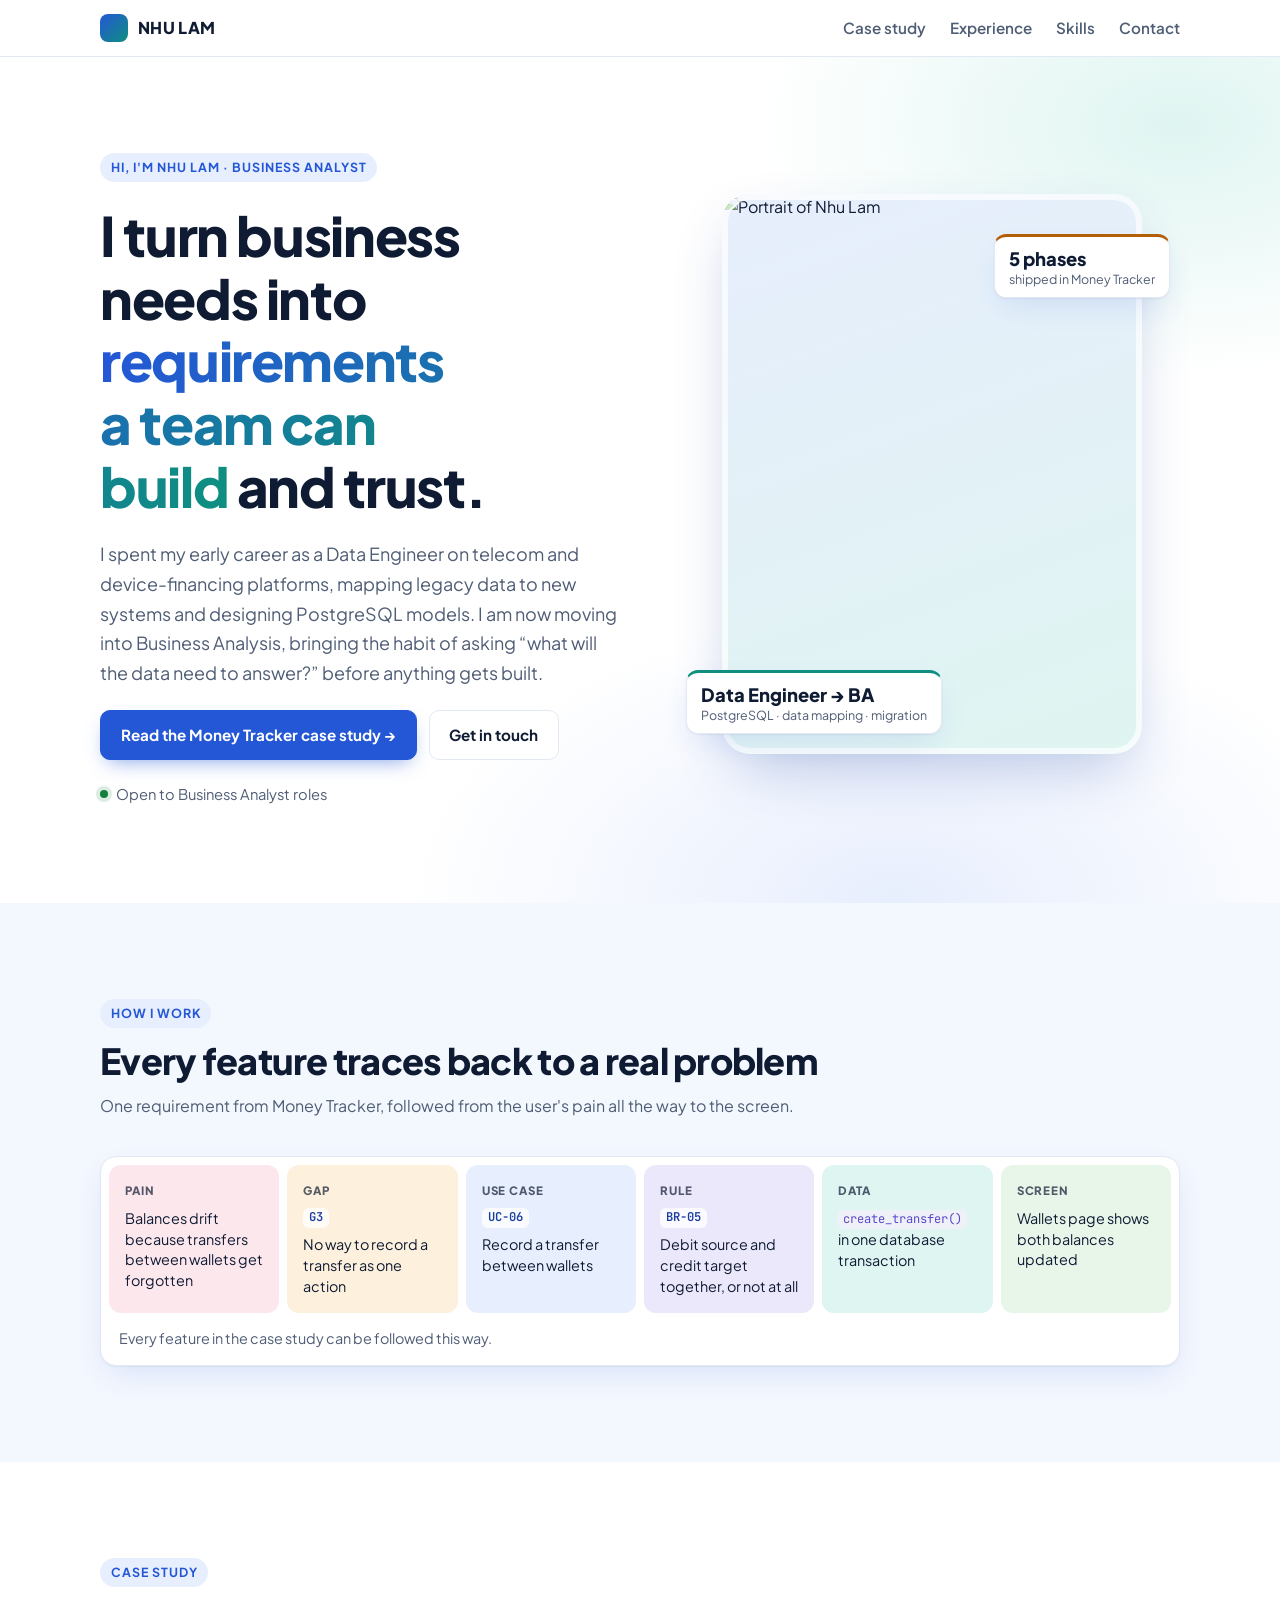
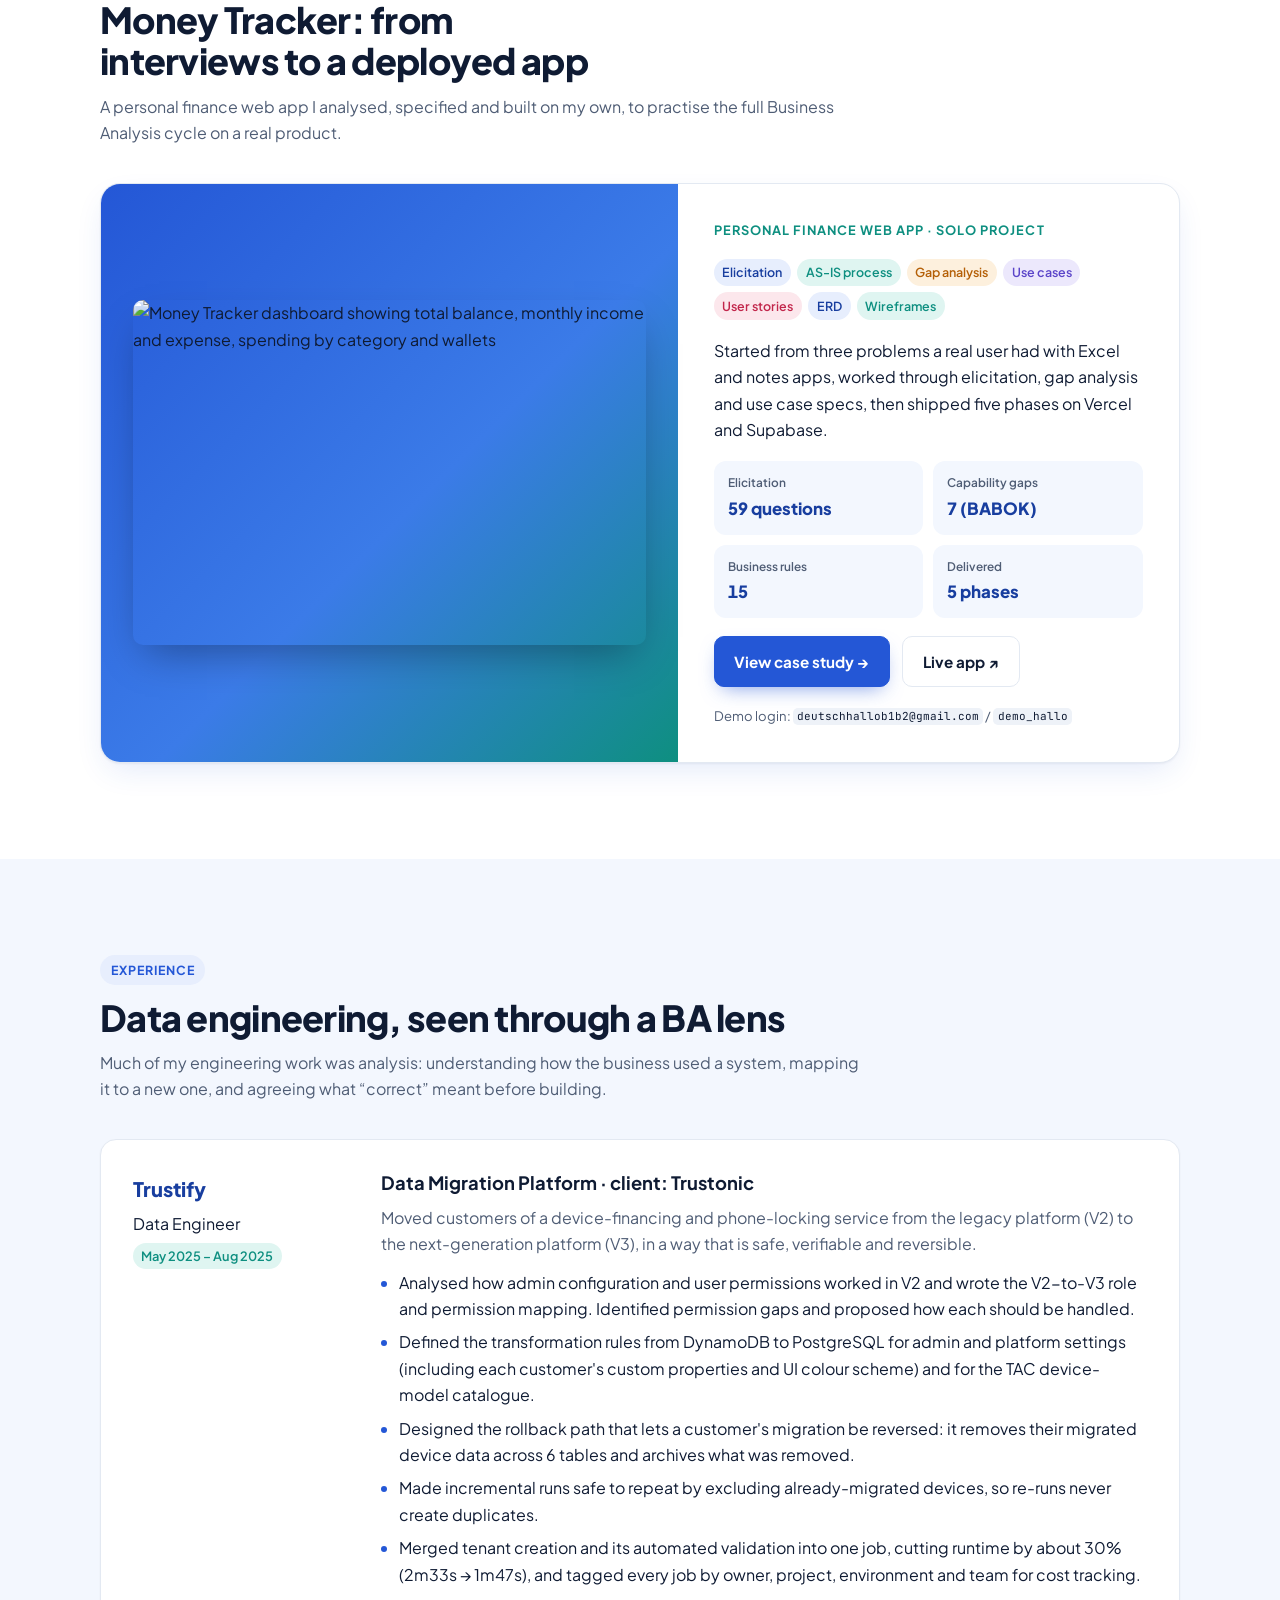
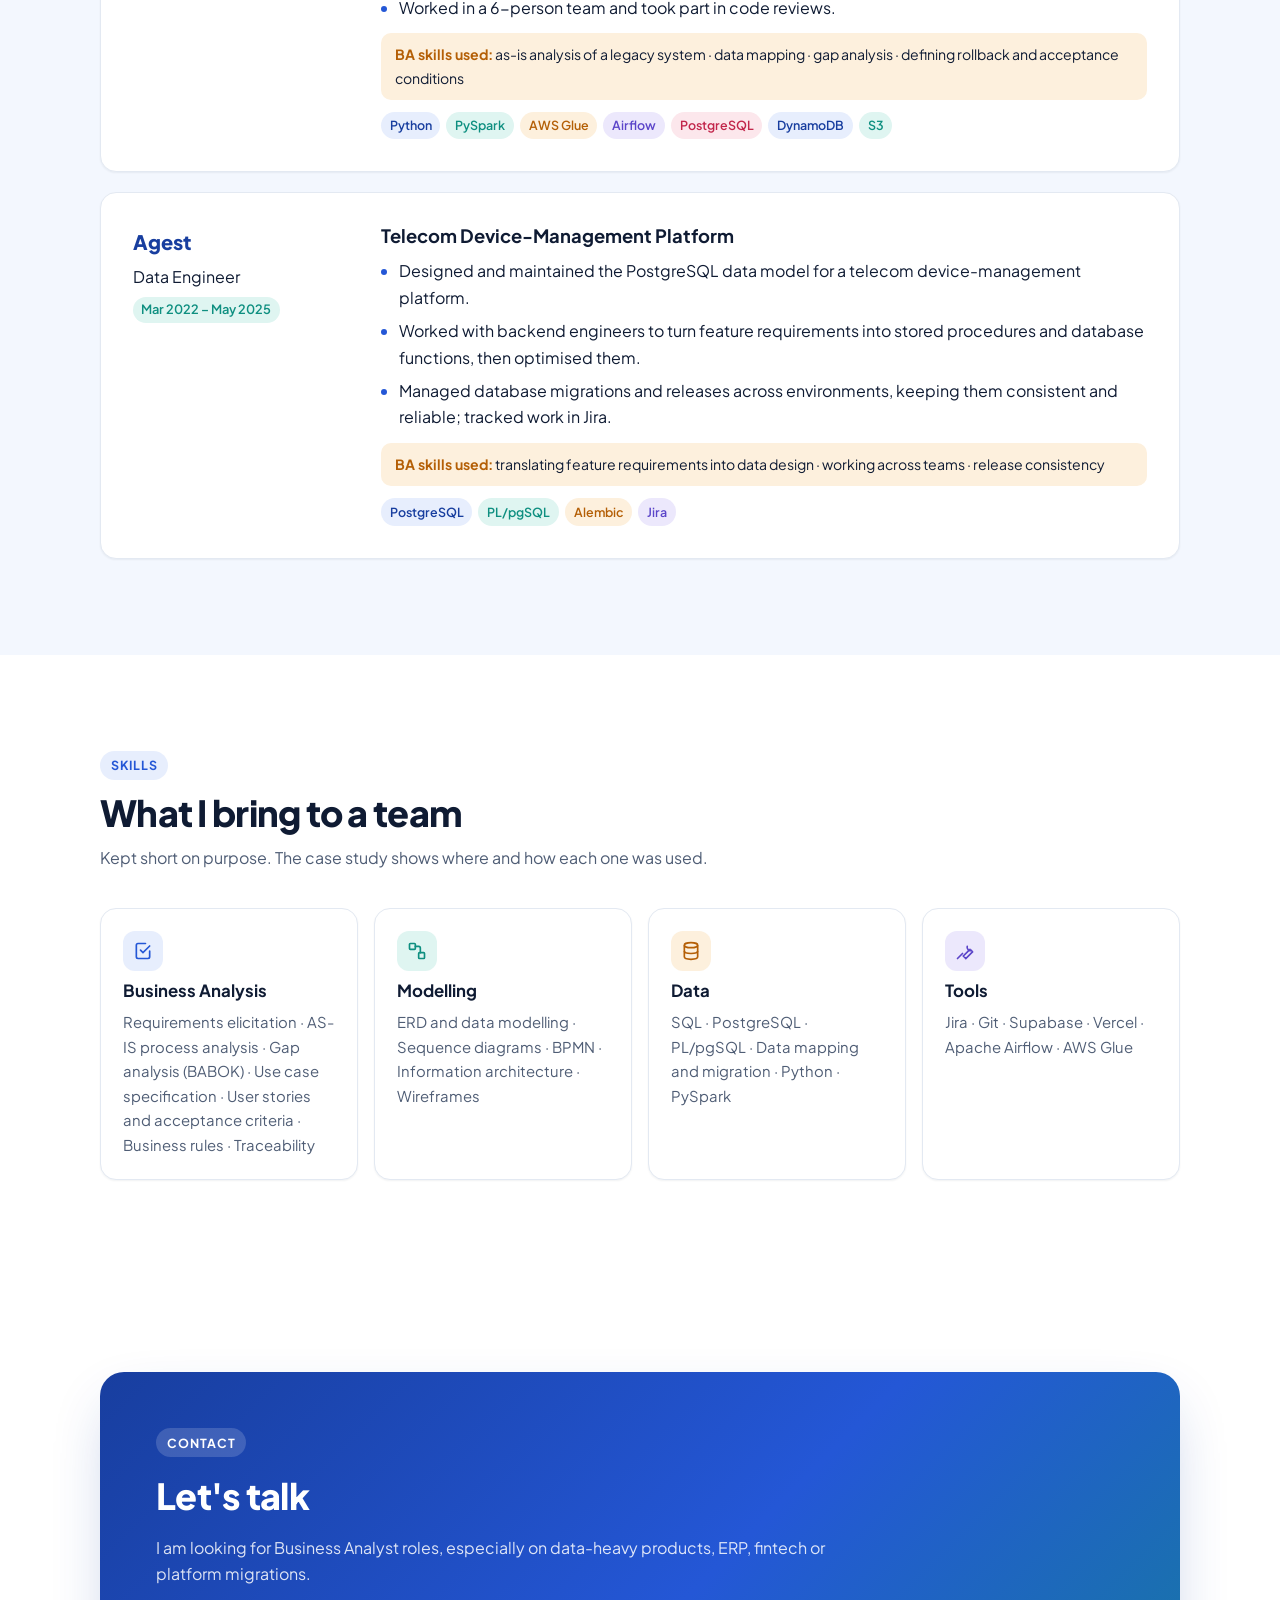
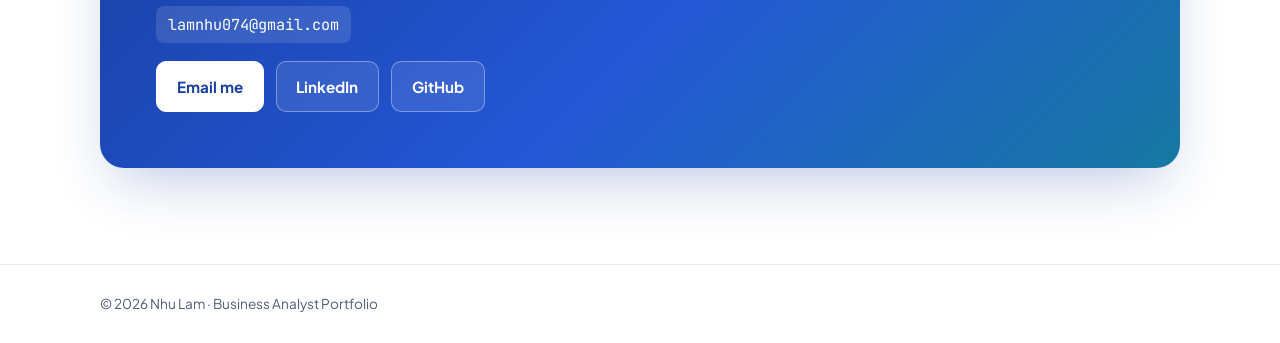
==== index.html @ ed084302 "Add files via upload" ====
<!DOCTYPE html>
<html lang="en">
<head>
<meta charset="UTF-8">
<meta name="viewport" content="width=device-width, initial-scale=1, viewport-fit=cover">
<title>Nhu Lam · Business Analyst Portfolio</title>
<meta name="claude:viewport-fit-sides" content="cover">
<meta name="description" content="Data Engineer moving into Business Analysis. Case study: Money Tracker, from elicitation to a deployed product.">
<link rel="preconnect" href="https://fonts.googleapis.com">
<link rel="preconnect" href="https://fonts.gstatic.com" crossorigin>
<link rel="stylesheet" href="https://fonts.googleapis.com/css2?family=JetBrains+Mono:wght@500;600;700&family=Plus+Jakarta+Sans:wght@400;500;600;700;800&display=swap">
<link rel="stylesheet" href="style.css">
</head>
<body>

<header class="site-header">
  <div class="wrap">
    <a class="brand" href="#top">NHU LAM</a>
    <nav class="nav" aria-label="Main">
      <a href="#work">Case study</a>
      <a href="#experience">Experience</a>
      <a href="#skills">Skills</a>
      <a href="#contact">Contact</a>
    </nav>
  </div>
</header>

<main id="top">

  <section class="hero">
    <div class="wrap">
      <div class="hero-copy">
        <p class="eyebrow">Hi, I'm Nhu Lam · Business Analyst</p>
        <h1>I turn business needs into <span class="hl">requirements a team can build</span> and trust.</h1>
        <p class="lede">I spent my early career as a Data Engineer on telecom and device-financing platforms, mapping legacy data to new systems and designing PostgreSQL models. I am now moving into Business Analysis, bringing the habit of asking “what will the data need to answer?” before anything gets built.</p>
        <div class="actions">
          <a class="btn primary" href="money-tracker.html">Read the Money Tracker case study →</a>
          <a class="btn" href="#contact">Get in touch</a>
        </div>
        <div class="hero-meta">
          <span>Open to Business Analyst roles</span>
        </div>
      </div>

      <div class="mock portrait">
        <div class="portrait-frame">
          <img src="assets/portrait.jpg" alt="Portrait of Nhu Lam" width="720" height="960">
        </div>
        <div class="float f1"><b>Data Engineer → BA</b>PostgreSQL · data mapping · migration</div>
        <div class="float f2"><b>5 phases</b>shipped in Money Tracker</div>
      </div>
    </div>
  </section>

  <section id="how">
    <div class="wrap">
      <div class="section-head">
        <p class="eyebrow">How I work</p>
        <h2>Every feature traces back to a real problem</h2>
        <p class="muted">One requirement from Money Tracker, followed from the user's pain all the way to the screen.</p>
      </div>
      <aside class="trace" aria-label="Example of requirement traceability">
                <ol>
          <li><span class="k">Pain</span><span class="v">Balances drift because transfers between wallets get forgotten</span></li>
          <li><span class="k">Gap</span><span class="v"><span class="id">G3</span>No way to record a transfer as one action</span></li>
          <li><span class="k">Use case</span><span class="v"><span class="id">UC-06</span>Record a transfer between wallets</span></li>
          <li><span class="k">Rule</span><span class="v"><span class="id">BR-05</span>Debit source and credit target together, or not at all</span></li>
          <li><span class="k">Data</span><span class="v"><code>create_transfer()</code> in one database transaction</span></li>
          <li><span class="k">Screen</span><span class="v">Wallets page shows both balances updated</span></li>
        </ol>
        <p class="trace-foot">Every feature in the case study can be followed this way.</p>
      </aside>
    </div>
  </section>

  <section id="work">
    <div class="wrap">
      <div class="section-head">
        <p class="eyebrow">Case study</p>
        <h2>Money Tracker: from interviews to a deployed app</h2>
        <p class="muted">A personal finance web app I analysed, specified and built on my own, to practise the full Business Analysis cycle on a real product.</p>
      </div>

      <article class="feature">
        <div class="feature-shot">
          <img src="assets/money-tracker/dashboard-crop.png" alt="Money Tracker dashboard showing total balance, monthly income and expense, spending by category and wallets" width="1070" height="720" loading="lazy">
        </div>
        <div class="feature-body">
          <p class="kicker">Personal finance web app · Solo project</p>
          <div class="tags">
            <span class="tag">Elicitation</span>
            <span class="tag">AS-IS process</span>
            <span class="tag">Gap analysis</span>
            <span class="tag">Use cases</span>
            <span class="tag">User stories</span>
            <span class="tag">ERD</span>
            <span class="tag">Wireframes</span>
          </div>
          <p>Started from three problems a real user had with Excel and notes apps, worked through elicitation, gap analysis and use case specs, then shipped five phases on Vercel and Supabase.</p>
          <dl class="facts">
            <div><dt>Elicitation</dt><dd>59 questions</dd></div>
            <div><dt>Capability gaps</dt><dd>7 (BABOK)</dd></div>
            <div><dt>Business rules</dt><dd>15</dd></div>
            <div><dt>Delivered</dt><dd>5 phases</dd></div>
          </dl>
          <div class="actions">
            <a class="btn primary" href="money-tracker.html">View case study →</a>
            <a class="btn" href="https://money-tracker-bice-nu.vercel.app/login" target="_blank" rel="noopener">Live app ↗</a>
          </div>
          <p class="demo-note">Demo login: <code>deutschhallob1b2@gmail.com</code> / <code>demo_hallo</code></p>
        </div>
      </article>
    </div>
  </section>

  <section id="experience">
    <div class="wrap">
      <div class="section-head">
        <p class="eyebrow">Experience</p>
        <h2>Data engineering, seen through a BA lens</h2>
        <p class="muted">Much of my engineering work was analysis: understanding how the business used a system, mapping it to a new one, and agreeing what “correct” meant before building.</p>
      </div>

      <div class="jobs">
        <article class="job">
          <div class="job-side">
            <span class="co">Trustify</span>
            <span>Data Engineer</span>
            <span class="when">May 2025 – Aug 2025</span>
          </div>
          <div class="job-main">
            <h3>Data Migration Platform · client: Trustonic</h3>
            <p class="muted">Moved customers of a device-financing and phone-locking service from the legacy platform (V2) to the next-generation platform (V3), in a way that is safe, verifiable and reversible.</p>
            <ul>
              <li>Analysed how admin configuration and user permissions worked in V2 and wrote the V2-to-V3 role and permission mapping. Identified permission gaps and proposed how each should be handled.</li>
              <li>Defined the transformation rules from DynamoDB to PostgreSQL for admin and platform settings (including each customer's custom properties and UI colour scheme) and for the TAC device-model catalogue.</li>
              <li>Designed the rollback path that lets a customer's migration be reversed: it removes their migrated device data across 6 tables and archives what was removed.</li>
              <li>Made incremental runs safe to repeat by excluding already-migrated devices, so re-runs never create duplicates.</li>
              <li>Merged tenant creation and its automated validation into one job, cutting runtime by about 30% (2m33s → 1m47s), and tagged every job by owner, project, environment and team for cost tracking.</li>
              <li>Worked in a 6-person team and took part in code reviews.</li>
            </ul>
            <p class="ba-lens"><b>BA skills used:</b> as-is analysis of a legacy system · data mapping · gap analysis · defining rollback and acceptance conditions</p>
            <div class="tags">
              <span class="tag">Python</span><span class="tag">PySpark</span><span class="tag">AWS Glue</span><span class="tag">Airflow</span><span class="tag">PostgreSQL</span><span class="tag">DynamoDB</span><span class="tag">S3</span>
            </div>
          </div>
        </article>

        <article class="job">
          <div class="job-side">
            <span class="co">Agest</span>
            <span>Data Engineer</span>
            <span class="when">Mar 2022 – May 2025</span>
          </div>
          <div class="job-main">
            <h3>Telecom Device-Management Platform</h3>
            <ul>
              <li>Designed and maintained the PostgreSQL data model for a telecom device-management platform.</li>
              <li>Worked with backend engineers to turn feature requirements into stored procedures and database functions, then optimised them.</li>
              <li>Managed database migrations and releases across environments, keeping them consistent and reliable; tracked work in Jira.</li>
            </ul>
            <p class="ba-lens"><b>BA skills used:</b> translating feature requirements into data design · working across teams · release consistency</p>
            <div class="tags">
              <span class="tag">PostgreSQL</span><span class="tag">PL/pgSQL</span><span class="tag">Alembic</span><span class="tag">Jira</span>
            </div>
          </div>
        </article>
      </div>
    </div>
  </section>

  <section id="skills">
    <div class="wrap">
      <div class="section-head">
        <p class="eyebrow">Skills</p>
        <h2>What I bring to a team</h2>
        <p class="muted">Kept short on purpose. The case study shows where and how each one was used.</p>
      </div>
      <div class="skills">
        <div class="skill">
          <h3>Business Analysis</h3>
          <p>Requirements elicitation · AS-IS process analysis · Gap analysis (BABOK) · Use case specification · User stories and acceptance criteria · Business rules · Traceability</p>
        </div>
        <div class="skill">
          <h3>Modelling</h3>
          <p>ERD and data modelling · Sequence diagrams · BPMN · Information architecture · Wireframes</p>
        </div>
        <div class="skill">
          <h3>Data</h3>
          <p>SQL · PostgreSQL · PL/pgSQL · Data mapping and migration · Python · PySpark</p>
        </div>
        <div class="skill">
          <h3>Tools</h3>
          <p>Jira · Git · Supabase · Vercel · Apache Airflow · AWS Glue</p>
        </div>
      </div>
    </div>
  </section>

  <section id="contact">
    <div class="wrap"><div class="contact">
      <p class="eyebrow">Contact</p>
      <h2>Let's talk</h2>
      <p class="muted">I am looking for Business Analyst roles, especially on data-heavy products, ERP, fintech or platform migrations.</p>
      <div class="contact-list">
        <span>lamnhu074@gmail.com</span>
      </div>
      <div class="actions">
        <a class="btn primary" href="mailto:lamnhu074@gmail.com">Email me</a>
        <a class="btn" href="https://www.linkedin.com/in/nhu-lam-nguyen-huynh/" target="_blank" rel="noopener">LinkedIn</a>
        <a class="btn" href="https://github.com/NhuLamNg" target="_blank" rel="noopener">GitHub</a>
      </div>
    </div>
  </div>
  </section>

</main>

<footer>
  <div class="wrap">© 2026 Nhu Lam · Business Analyst Portfolio</div>
</footer>

</body>
</html>
---- style.css ----
/* Layout: clean light portfolio. Full-width bands alternate white / soft blue,
   content in a 1120px column; hero = copy left, product mockup right. */
:root {
  --paper: #FFFFFF;
  --tint: #F3F7FE;
  --surface: #FFFFFF;
  --ink: #0F1B33;
  --muted: #4F5D75;
  --line: #E3E9F2;

  --primary: #2457D6;
  --primary-deep: #183E9F;
  --primary-soft: #E7EEFD;
  --teal: #0E8F80;
  --teal-soft: #DFF5F1;
  --amber: #B45F06;
  --amber-soft: #FDF0DD;
  --rose: #C2264B;
  --rose-soft: #FCE7EC;
  --violet: #5B45C9;
  --violet-soft: #ECE8FC;
  --good: #15803D;

  --navy: var(--primary);
  --navy-ink: #FFFFFF;
  --chip: #EEF2F8;
  --accent-ink: var(--primary);
  --accent: var(--primary);
  --accent-soft: var(--primary-soft);
  --bad: var(--rose);

  --shadow-sm: 0 1px 2px rgba(15, 27, 51, .06);
  --shadow: 0 1px 2px rgba(15, 27, 51, .05), 0 12px 32px -8px rgba(36, 87, 214, .14);
  --shadow-lg: 0 24px 60px -16px rgba(24, 62, 159, .30);

  --font-display: "Plus Jakarta Sans", "Segoe UI", system-ui, sans-serif;
  --font-body: "Plus Jakarta Sans", "Segoe UI", system-ui, sans-serif;
  --font-mono: "JetBrains Mono", ui-monospace, "SFMono-Regular", Menlo, monospace;

  --wrap: 1120px;
  --measure: 68ch;
  --radius: 16px;
  color-scheme: light;
}

* { box-sizing: border-box; }
html { scroll-behavior: smooth; }
@media (prefers-reduced-motion: reduce) { html { scroll-behavior: auto; } }
body {
  margin: 0;
  background: var(--paper);
  color: var(--ink);
  font-family: var(--font-body);
  font-size: 1rem;
  line-height: 1.65;
  -webkit-font-smoothing: antialiased;
}
img { max-width: 100%; height: auto; display: block; }
a { color: inherit; }
a:focus-visible, button:focus-visible { outline: 2px solid var(--primary); outline-offset: 3px; border-radius: 6px; }

.wrap {
  max-width: var(--wrap);
  margin-inline: auto;
  padding-left: max(20px, env(safe-area-inset-left, 0px));
  padding-right: max(20px, env(safe-area-inset-right, 0px));
}

h1, h2, h3 { font-family: var(--font-display); line-height: 1.15; text-wrap: balance; margin: 0; color: var(--ink); }
h1 { font-size: clamp(2.1rem, 4.8vw, 3.4rem); font-weight: 800; letter-spacing: -0.025em; }
h2 { font-size: clamp(1.6rem, 3vw, 2.25rem); font-weight: 800; letter-spacing: -0.02em; }
h3 { font-size: 1.15rem; font-weight: 700; }
p { margin: 0; }
.lede { font-size: 1.125rem; color: var(--muted); max-width: 60ch; }
.muted { color: var(--muted); }
.hl {
  background: linear-gradient(90deg, var(--primary) 0%, var(--teal) 100%);
  -webkit-background-clip: text; background-clip: text; color: transparent;
}
.eyebrow {
  display: inline-flex; align-items: center; gap: 8px; justify-self: start; width: fit-content;
  font-size: .78rem; font-weight: 700; letter-spacing: .08em; text-transform: uppercase;
  color: var(--primary); background: var(--primary-soft);
  padding: .35em .85em; border-radius: 999px;
}
.id {
  font-family: var(--font-mono); font-size: .76rem; font-weight: 600;
  padding: .12em .5em; border-radius: 6px;
  background: var(--primary-soft); color: var(--primary-deep); white-space: nowrap;
}
code {
  font-family: var(--font-mono); font-size: .84em;
  background: var(--chip); color: var(--violet);
  padding: .12em .4em; border-radius: 5px;
}

/* ---------- Header ---------- */
body::before {
  content: ""; position: fixed; inset: 0 0 auto;
  height: env(safe-area-inset-top, 0px); z-index: 10; background: var(--paper);
}
.site-header {
  position: sticky; top: env(safe-area-inset-top, 0px); z-index: 5;
  background: rgba(255, 255, 255, .9);
  backdrop-filter: blur(10px);
  border-bottom: 1px solid var(--line);
}
.site-header .wrap {
  display: flex; align-items: center; justify-content: space-between;
  gap: 12px 20px; padding-block: 14px; flex-wrap: wrap;
}
.brand { display: inline-flex; align-items: center; gap: 10px; font-weight: 800; font-size: 1.02rem; text-decoration: none; letter-spacing: .02em; }
.brand::before {
  content: ""; width: 28px; height: 28px; border-radius: 8px;
  background: linear-gradient(135deg, var(--primary), var(--teal));
}
.nav { display: flex; gap: 4px 24px; flex-wrap: wrap; }
.nav a { text-decoration: none; color: var(--muted); font-size: .95rem; font-weight: 600; }
.nav a:hover { color: var(--primary); }

/* ---------- Buttons ---------- */
.actions { display: flex; flex-wrap: wrap; gap: 12px; }
.btn {
  display: inline-flex; align-items: center; gap: 8px;
  padding: .78em 1.3em; border-radius: 10px;
  font-weight: 700; font-size: .95rem; text-decoration: none;
  border: 1.5px solid var(--line); background: var(--surface); color: var(--ink);
  transition: border-color .15s, transform .15s, box-shadow .15s;
}
.btn:hover { border-color: var(--primary); color: var(--primary); }
.btn.primary { background: var(--primary); border-color: var(--primary); color: #fff; box-shadow: 0 8px 20px -8px rgba(36, 87, 214, .6); }
.btn.primary:hover { background: var(--primary-deep); border-color: var(--primary-deep); color: #fff; transform: translateY(-1px); }

/* ---------- Sections ---------- */
section { padding-block: clamp(56px, 8vw, 96px); }
main > section:nth-of-type(even) { background: var(--tint); }
.section-head { display: grid; gap: 12px; margin-bottom: 36px; max-width: 64ch; }

/* ---------- Hero ---------- */
.hero {
  position: relative; overflow: hidden;
  background:
    radial-gradient(600px 360px at 92% 8%, var(--teal-soft), transparent 70%),
    radial-gradient(700px 420px at 70% 100%, var(--primary-soft), transparent 70%),
    var(--paper);
}
.hero .wrap {
  display: grid; grid-template-columns: minmax(0, 1.05fr) minmax(0, 1fr);
  gap: clamp(32px, 5vw, 64px); align-items: center;
}
.hero-copy { display: grid; gap: 22px; min-width: 0; }
.hero-meta { display: flex; flex-wrap: wrap; gap: 8px 20px; font-size: .92rem; color: var(--muted); }
.hero-meta span { display: inline-flex; align-items: center; gap: 8px; }
.hero-meta span::before { content: ""; width: 8px; height: 8px; border-radius: 50%; background: var(--good); box-shadow: 0 0 0 4px rgba(21, 128, 61, .15); }

/* Browser-frame mockup */
.mock { position: relative; min-width: 0; padding: 18px 0 30px; }
.browser {
  background: var(--surface); border-radius: 14px; overflow: hidden;
  border: 1px solid var(--line); box-shadow: var(--shadow-lg);
}
.browser-bar { display: flex; align-items: center; gap: 6px; padding: 10px 14px; background: #F4F6FA; border-bottom: 1px solid var(--line); }
.browser-bar i { width: 10px; height: 10px; border-radius: 50%; background: #F87171; }
.browser-bar i:nth-child(2) { background: #FBBF24; }
.browser-bar i:nth-child(3) { background: #34D399; }
.browser-bar span { margin-left: 10px; font-size: .74rem; color: var(--muted); font-family: var(--font-mono); background: #fff; border: 1px solid var(--line); border-radius: 6px; padding: 2px 10px; }
.float {
  position: absolute; display: grid; gap: 0; padding: 10px 14px; border-radius: 12px;
  background: var(--surface); border: 1px solid var(--line); box-shadow: var(--shadow);
  font-size: .78rem; color: var(--muted); line-height: 1.3;
}
.float b { font-size: 1.15rem; color: var(--ink); font-weight: 800; }
.float.f1 { left: -18px; bottom: 0; border-top: 3px solid var(--teal); }
.float.f2 { right: -10px; top: 0; border-top: 3px solid var(--amber); }

/* ---------- How I work (trace) ---------- */
.trace {
  background: var(--surface); border: 1px solid var(--line); border-radius: var(--radius);
  padding: 8px; box-shadow: var(--shadow); min-width: 0;
}
.trace-title { font-size: .85rem; color: var(--muted); margin-bottom: 14px; }
.trace ol { list-style: none; margin: 0; padding: 0; display: grid; grid-template-columns: repeat(6, minmax(0, 1fr)); gap: 8px; }
.trace li { display: grid; gap: 8px; align-content: start; padding: 16px; border-radius: 12px; background: var(--tint); min-width: 0; }
.trace li:nth-child(1) { background: var(--rose-soft); }
.trace li:nth-child(2) { background: var(--amber-soft); }
.trace li:nth-child(3) { background: var(--primary-soft); }
.trace li:nth-child(4) { background: var(--violet-soft); }
.trace li:nth-child(5) { background: var(--teal-soft); }
.trace li:nth-child(6) { background: #E8F5E9; }
.trace .k { font-size: .72rem; font-weight: 800; letter-spacing: .08em; text-transform: uppercase; color: var(--ink); opacity: .7; }
.trace .v { font-size: .9rem; line-height: 1.45; }
.trace .v .id { display: block; width: fit-content; margin-bottom: 6px; background: rgba(255, 255, 255, .8); }
.trace-foot { margin: 14px 10px 6px; font-size: .9rem; color: var(--muted); }

/* ---------- Featured project ---------- */
.feature {
  display: grid; grid-template-columns: minmax(0, 1.15fr) minmax(0, 1fr);
  background: var(--surface); border: 1px solid var(--line); border-radius: 20px;
  overflow: hidden; box-shadow: var(--shadow);
}
.feature-shot {
  background: linear-gradient(135deg, var(--primary) 0%, #3B7BE8 55%, var(--teal) 100%);
  padding: clamp(18px, 3vw, 32px); display: flex; align-items: center; min-width: 0;
}
.feature-shot img { border-radius: 10px; box-shadow: 0 18px 40px -12px rgba(0, 0, 0, .35); }
.feature-body { padding: clamp(24px, 3vw, 36px); display: grid; gap: 18px; align-content: start; min-width: 0; }
.feature-body .kicker { font-size: .8rem; font-weight: 700; color: var(--teal); text-transform: uppercase; letter-spacing: .08em; }
.tags { display: flex; flex-wrap: wrap; gap: 6px; }
.tag { font-size: .78rem; font-weight: 600; padding: .28em .7em; border-radius: 999px; background: var(--primary-soft); color: var(--primary-deep); }
.tag:nth-child(5n+2) { background: var(--teal-soft); color: var(--teal); }
.tag:nth-child(5n+3) { background: var(--amber-soft); color: var(--amber); }
.tag:nth-child(5n+4) { background: var(--violet-soft); color: var(--violet); }
.tag:nth-child(5n+5) { background: var(--rose-soft); color: var(--rose); }
.facts { display: grid; grid-template-columns: repeat(2, minmax(0, 1fr)); gap: 10px; margin: 0; }
.facts div { display: grid; gap: 2px; padding: 12px 14px; border-radius: 12px; background: var(--tint); }
.facts dt { font-size: .74rem; font-weight: 600; color: var(--muted); }
.facts dd { margin: 0; font-weight: 800; font-size: 1.05rem; font-variant-numeric: tabular-nums; color: var(--primary-deep); }

/* ---------- Experience ---------- */
.jobs { display: grid; gap: 20px; }
.job {
  display: grid; grid-template-columns: 220px minmax(0, 1fr); gap: 28px;
  padding: clamp(20px, 3vw, 32px); background: var(--surface);
  border: 1px solid var(--line); border-radius: var(--radius); box-shadow: var(--shadow-sm);
}
.job-side { display: grid; gap: 6px; align-content: start; }
.job-side .co { font-weight: 800; font-size: 1.25rem; color: var(--primary-deep); }
.job-side .when { justify-self: start; font-size: .8rem; font-weight: 600; color: var(--teal); background: var(--teal-soft); padding: .2em .65em; border-radius: 999px; }
.job-main { display: grid; gap: 12px; min-width: 0; }
.job-main ul { margin: 0; padding-left: 1.15em; display: grid; gap: 7px; }
.job-main li::marker { color: var(--primary); }
.ba-lens { font-size: .88rem; color: var(--ink); background: var(--amber-soft); border-radius: 10px; padding: 10px 14px; }
.ba-lens b { color: var(--amber); font-weight: 700; }

/* ---------- Skills ---------- */
.skills { display: grid; grid-template-columns: repeat(4, minmax(0, 1fr)); gap: 16px; }
.skill { background: var(--surface); border: 1px solid var(--line); border-radius: var(--radius); padding: 22px; display: grid; gap: 10px; align-content: start; box-shadow: var(--shadow-sm); }
.skill::before {
  content: ""; width: 40px; height: 40px; border-radius: 12px;
  background: var(--primary-soft) center / 20px no-repeat;
}
.skill:nth-child(1)::before { background-color: var(--primary-soft); background-image: url("data:image/svg+xml,%3Csvg xmlns='http://www.w3.org/2000/svg' viewBox='0 0 24 24' fill='none' stroke='%232457D6' stroke-width='2' stroke-linecap='round'%3E%3Cpath d='M9 11l3 3 8-8'/%3E%3Cpath d='M20 12v7a2 2 0 0 1-2 2H6a2 2 0 0 1-2-2V5a2 2 0 0 1 2-2h9'/%3E%3C/svg%3E"); }
.skill:nth-child(2)::before { background-color: var(--teal-soft); background-image: url("data:image/svg+xml,%3Csvg xmlns='http://www.w3.org/2000/svg' viewBox='0 0 24 24' fill='none' stroke='%230E8F80' stroke-width='2' stroke-linecap='round'%3E%3Crect x='3' y='3' width='7' height='7' rx='1'/%3E%3Crect x='14' y='14' width='7' height='7' rx='1'/%3E%3Cpath d='M10 6.5h4a2 2 0 0 1 2 2V14'/%3E%3C/svg%3E"); }
.skill:nth-child(3)::before { background-color: var(--amber-soft); background-image: url("data:image/svg+xml,%3Csvg xmlns='http://www.w3.org/2000/svg' viewBox='0 0 24 24' fill='none' stroke='%23B45F06' stroke-width='2'%3E%3Cellipse cx='12' cy='5' rx='8' ry='3'/%3E%3Cpath d='M4 5v14c0 1.7 3.6 3 8 3s8-1.3 8-3V5'/%3E%3Cpath d='M4 12c0 1.7 3.6 3 8 3s8-1.3 8-3'/%3E%3C/svg%3E"); }
.skill:nth-child(4)::before { background-color: var(--violet-soft); background-image: url("data:image/svg+xml,%3Csvg xmlns='http://www.w3.org/2000/svg' viewBox='0 0 24 24' fill='none' stroke='%235B45C9' stroke-width='2' stroke-linecap='round'%3E%3Cpath d='M14.7 6.3a4 4 0 0 0 5 5L21 13l-8 8-3-3 8-8'/%3E%3Cpath d='M3 21l6-6'/%3E%3C/svg%3E"); }
.skill h3 { font-size: 1.05rem; }
.skill p { color: var(--muted); font-size: .93rem; }

/* ---------- Contact ---------- */
#contact { background: transparent; }
.contact {
  display: grid; gap: 18px; justify-items: start;
  background: linear-gradient(135deg, var(--primary-deep) 0%, var(--primary) 55%, var(--teal) 130%);
  color: #fff; border-radius: 24px; padding: clamp(28px, 5vw, 56px);
  box-shadow: var(--shadow-lg);
}
.contact h2 { color: #fff; }
.contact .muted { color: rgba(255, 255, 255, .85); max-width: 60ch; }
.contact .eyebrow { color: #fff; background: rgba(255, 255, 255, .16); }
.contact-list { font-family: var(--font-mono); font-size: .95rem; background: rgba(255, 255, 255, .12); padding: 6px 12px; border-radius: 8px; }
.contact .btn { background: rgba(255, 255, 255, .1); border-color: rgba(255, 255, 255, .35); color: #fff; }
.contact .btn:hover { background: rgba(255, 255, 255, .2); color: #fff; border-color: #fff; }
.contact .btn.primary { background: #fff; color: var(--primary-deep); border-color: #fff; box-shadow: none; }
.contact .btn.primary:hover { background: var(--primary-soft); color: var(--primary-deep); }
.contact-band .wrap { padding-block: 0; }

footer { padding-block: 28px; border-top: 1px solid var(--line); color: var(--muted); font-size: .85rem; }

/* ======================================================
   Case study
   ====================================================== */
.cs-hero {
  padding-block: clamp(40px, 7vw, 72px) 36px;
  background:
    radial-gradient(600px 300px at 95% 0%, var(--teal-soft), transparent 70%),
    radial-gradient(700px 360px at 0% 100%, var(--primary-soft), transparent 70%),
    var(--paper);
}
.cs-hero .wrap { display: grid; gap: 18px; }
.back { font-size: .9rem; font-weight: 600; color: var(--muted); text-decoration: none; }
.back:hover { color: var(--primary); }
.cs-meta { display: grid; grid-template-columns: repeat(4, minmax(0, 1fr)); gap: 12px; margin: 8px 0 0; }
.cs-meta div { display: grid; gap: 2px; min-width: 0; background: var(--surface); border: 1px solid var(--line); border-radius: 12px; padding: 12px 14px; }
.cs-meta dt { font-size: .74rem; font-weight: 700; text-transform: uppercase; letter-spacing: .07em; color: var(--primary); }
.cs-meta dd { margin: 0; font-size: .93rem; font-weight: 600; }

.cs-cover { padding-block: 8px 40px; }
.cs-cover .wrap > img { border-radius: 16px; border: 1px solid var(--line); box-shadow: var(--shadow-lg); }

.prose { display: grid; gap: 16px; max-width: var(--measure); }
.prose ul { margin: 0; padding-left: 1.15em; display: grid; gap: 8px; }
.prose li::marker { color: var(--primary); }
.block { display: grid; gap: 28px; grid-template-columns: minmax(0, 1fr); }
.block > * { min-width: 0; }

.toc { display: flex; flex-wrap: wrap; gap: 8px; }
.toc a { font-size: .85rem; font-weight: 600; text-decoration: none; padding: .38em .85em; border-radius: 999px; color: var(--primary-deep); background: var(--primary-soft); }
.toc a:hover { background: var(--primary); color: #fff; }

.numbers { display: grid; grid-template-columns: repeat(4, minmax(0, 1fr)); gap: 14px; }
.numbers div { border-radius: var(--radius); padding: 20px; display: grid; gap: 4px; background: var(--primary-soft); }
.numbers div:nth-child(2) { background: var(--teal-soft); }
.numbers div:nth-child(3) { background: var(--amber-soft); }
.numbers div:nth-child(4) { background: var(--violet-soft); }
.numbers b { font-size: 2.2rem; font-weight: 800; font-variant-numeric: tabular-nums; line-height: 1.1; color: var(--primary-deep); }
.numbers div:nth-child(2) b { color: var(--teal); }
.numbers div:nth-child(3) b { color: var(--amber); }
.numbers div:nth-child(4) b { color: var(--violet); }
.numbers span { font-size: .88rem; color: var(--ink); opacity: .8; }

.pains { display: grid; grid-template-columns: repeat(3, minmax(0, 1fr)); gap: 16px; }
.pain { background: var(--surface); border: 1px solid var(--line); border-radius: var(--radius); padding: 22px; display: grid; gap: 10px; align-content: start; box-shadow: var(--shadow-sm); border-top: 4px solid var(--rose); }
.pain .cost { justify-self: start; font-size: .8rem; font-weight: 700; color: var(--rose); background: var(--rose-soft); padding: .25em .7em; border-radius: 999px; }

.steps { list-style: none; margin: 0; padding: 0; display: grid; grid-template-columns: repeat(6, minmax(0, 1fr)); gap: 12px; counter-reset: s; }
.steps li { counter-increment: s; background: var(--surface); border: 1px solid var(--line); border-radius: 14px; padding: 16px; display: grid; gap: 8px; align-content: start; min-width: 0; box-shadow: var(--shadow-sm); }
.steps li::before {
  content: counter(s); display: grid; place-items: center; width: 30px; height: 30px; border-radius: 50%;
  font-size: .85rem; font-weight: 800; color: #fff; background: var(--primary);
}
.steps li:nth-child(2)::before { background: var(--teal); }
.steps li:nth-child(3)::before { background: var(--amber); }
.steps li:nth-child(4)::before { background: var(--violet); }
.steps li:nth-child(5)::before { background: var(--rose); }
.steps li:nth-child(6)::before { background: var(--good); }
.steps b { font-size: .95rem; }
.steps span { font-size: .82rem; color: var(--muted); overflow-wrap: anywhere; }

.table-wrap { overflow-x: auto; border: 1px solid var(--line); border-radius: 14px; background: var(--surface); box-shadow: var(--shadow-sm); }
table { border-collapse: collapse; width: 100%; font-size: .92rem; min-width: 640px; }
th, td { text-align: left; vertical-align: top; padding: 12px 16px; border-bottom: 1px solid var(--line); }
th { font-size: .74rem; text-transform: uppercase; letter-spacing: .07em; color: var(--primary-deep); font-weight: 700; background: var(--primary-soft); }
tr:last-child td { border-bottom: 0; }
tbody tr:hover td { background: #FAFCFF; }
.lvl { font-size: .76rem; font-weight: 700; padding: .2em .65em; border-radius: 999px; white-space: nowrap; }
.lvl.high { background: var(--rose-soft); color: var(--rose); }
.lvl.med { background: var(--amber-soft); color: var(--amber); }

.callout { border-left: 4px solid var(--teal); background: var(--teal-soft); padding: 16px 20px; border-radius: 0 12px 12px 0; font-size: .96rem; max-width: 80ch; }
.callout b { color: var(--teal); }

.phases { display: grid; grid-template-columns: repeat(5, minmax(0, 1fr)); gap: 12px; }
.phase { background: var(--surface); border: 1px solid var(--line); border-radius: 14px; padding: 18px; display: grid; gap: 8px; align-content: start; min-width: 0; box-shadow: var(--shadow-sm); border-top: 4px solid var(--primary); }
.phase:nth-child(2) { border-top-color: var(--teal); }
.phase:nth-child(3) { border-top-color: var(--amber); }
.phase:nth-child(4) { border-top-color: var(--violet); }
.phase:nth-child(5) { border-top-color: var(--rose); }
.phase .pn { font-size: .74rem; font-weight: 700; text-transform: uppercase; letter-spacing: .06em; color: var(--muted); }
.phase b { font-size: 1rem; line-height: 1.3; }
.phase p { font-size: .85rem; color: var(--muted); }
.phase code { font-size: .72rem; overflow-wrap: anywhere; justify-self: start; }

.stories { display: grid; grid-template-columns: repeat(2, minmax(0, 1fr)); gap: 16px; }
.story { background: var(--surface); border: 1px solid var(--line); border-radius: var(--radius); padding: 22px; display: grid; gap: 12px; align-content: start; min-width: 0; box-shadow: var(--shadow-sm); }
.story .as { font-size: .98rem; font-weight: 500; }
.story ul { margin: 0; padding: 14px; list-style: none; display: grid; gap: 8px; font-size: .88rem; background: var(--tint); border-radius: 10px; }
.story li { padding-left: 16px; position: relative; color: var(--muted); }
.story li::before { content: ""; position: absolute; left: 0; top: .6em; width: 7px; height: 7px; border-radius: 50%; background: var(--teal); }
.story li b { color: var(--primary-deep); font-weight: 700; }

.diagram { overflow-x: auto; border: 1px solid var(--line); border-radius: 14px; background: var(--surface); padding: 16px; box-shadow: var(--shadow-sm); }
.diagram svg { display: block; min-width: 760px; width: 100%; height: auto; }
.erd-box { fill: var(--surface); stroke: var(--line); stroke-width: 1.2; }
.erd-head { fill: var(--primary); }
.erd-title { fill: #FFFFFF; font-family: var(--font-mono); font-size: 13px; font-weight: 600; }
.erd-row { fill: var(--ink); font-family: var(--font-mono); font-size: 11.5px; }
.erd-key { fill: var(--amber); font-family: var(--font-mono); font-size: 10.5px; font-weight: 700; }
.erd-note { fill: var(--muted); font-family: var(--font-mono); font-size: 10.5px; }
.erd-link { fill: none; stroke: var(--teal); stroke-width: 1.5; }
.erd-dot { fill: var(--teal); }
figcaption { font-size: .86rem; color: var(--muted); margin-top: 10px; }

.screens { display: grid; grid-template-columns: repeat(2, minmax(0, 1fr)); gap: 24px; }
.screens figure { margin: 0; min-width: 0; background: var(--surface); border: 1px solid var(--line); border-radius: var(--radius); padding: 12px; box-shadow: var(--shadow-sm); }
.screens figure.wide { grid-column: 1 / -1; }
.screens img { border-radius: 10px; border: 1px solid var(--line); }
.screens figcaption { padding: 4px 4px 2px; }
.screens figcaption b { color: var(--ink); font-weight: 700; }

.two { display: grid; grid-template-columns: minmax(0, 1fr) minmax(0, 1fr); gap: 32px; align-items: start; }
.flow { list-style: none; margin: 0; padding: 0; display: grid; gap: 0; counter-reset: f; }
.flow li { counter-increment: f; display: grid; grid-template-columns: 30px minmax(0, 1fr); gap: 10px; padding: 10px 0; border-top: 1px solid var(--line); font-size: .94rem; }
.flow li::before {
  content: counter(f); display: grid; place-items: center; width: 24px; height: 24px; border-radius: 50%;
  font-size: .75rem; font-weight: 700; color: var(--primary); background: var(--primary-soft);
}

.decisions { display: grid; grid-template-columns: repeat(2, minmax(0, 1fr)); gap: 16px; }
.decision { display: grid; gap: 8px; align-content: start; padding: 22px; background: var(--surface); border: 1px solid var(--line); border-radius: var(--radius); box-shadow: var(--shadow-sm); border-left: 4px solid var(--violet); }
.decision h3 { font-size: 1.02rem; }
.decision p { color: var(--muted); font-size: .94rem; }

.next { display: flex; justify-content: space-between; align-items: center; gap: 16px; flex-wrap: wrap; }

/* ---------- Responsive ---------- */
@media (max-width: 960px) {
  .hero .wrap, .feature, .two { grid-template-columns: 1fr; }
  .steps, .trace ol { grid-template-columns: repeat(3, minmax(0, 1fr)); }
  .phases { grid-template-columns: repeat(2, minmax(0, 1fr)); }
  .numbers, .cs-meta, .skills { grid-template-columns: repeat(2, minmax(0, 1fr)); }
  .pains { grid-template-columns: 1fr; }
  .float.f1 { left: 8px; }
  .float.f2 { right: 8px; }
}
@media (max-width: 640px) {
  .job { grid-template-columns: 1fr; gap: 14px; }
  .stories, .screens, .decisions, .skills { grid-template-columns: 1fr; }
  .steps, .trace ol { grid-template-columns: repeat(2, minmax(0, 1fr)); }
  .phases { grid-template-columns: 1fr; }
  .numbers b { font-size: 1.8rem; }
}

/* ---------- Portrait (hero) ---------- */
.mock.portrait { justify-self: center; width: min(100%, 420px); padding: 24px 0 36px; }
.portrait-frame {
  position: relative; border-radius: 28px; overflow: hidden;
  background: linear-gradient(160deg, var(--primary-soft) 0%, var(--teal-soft) 100%);
  box-shadow: var(--shadow-lg); aspect-ratio: 3 / 4; max-width: 100%;
}
.portrait-frame::before {
  content: ""; position: absolute; inset: 0; z-index: 1; pointer-events: none;
  border-radius: inherit; box-shadow: inset 0 0 0 6px rgba(255, 255, 255, .7);
}
.portrait-frame img { width: 100%; height: 100%; object-fit: cover; }
.mock.portrait::before {
  content: ""; position: absolute; z-index: -1; width: 70%; aspect-ratio: 1; border-radius: 50%;
  right: -12%; top: 4%; background: radial-gradient(circle, var(--teal-soft), transparent 70%);
}
.mock.portrait .float.f1 { left: -36px; bottom: 56px; }
.mock.portrait .float.f2 { right: -28px; top: 64px; }
@media (max-width: 960px) {
  .mock.portrait .float.f1 { left: -8px; }
  .mock.portrait .float.f2 { right: -8px; }
}
.mock .float { z-index: 2; }

/* ---------- Demo account ---------- */
.actions:has(.demo) { align-items: center; }
.demo {
  display: flex; flex-wrap: wrap; align-items: center; gap: 6px 14px;
  padding: 10px 14px; border-radius: 10px; font-size: .88rem;
  background: var(--amber-soft); border: 1px dashed var(--amber);
}
.demo-label { font-size: .72rem; font-weight: 800; text-transform: uppercase; letter-spacing: .07em; color: var(--amber); }
.demo code, .demo-note code { color: var(--ink); background: rgba(255, 255, 255, .8); overflow-wrap: anywhere; }
.demo-note { font-size: .82rem; color: var(--muted); }
.demo-note code { background: var(--chip); }
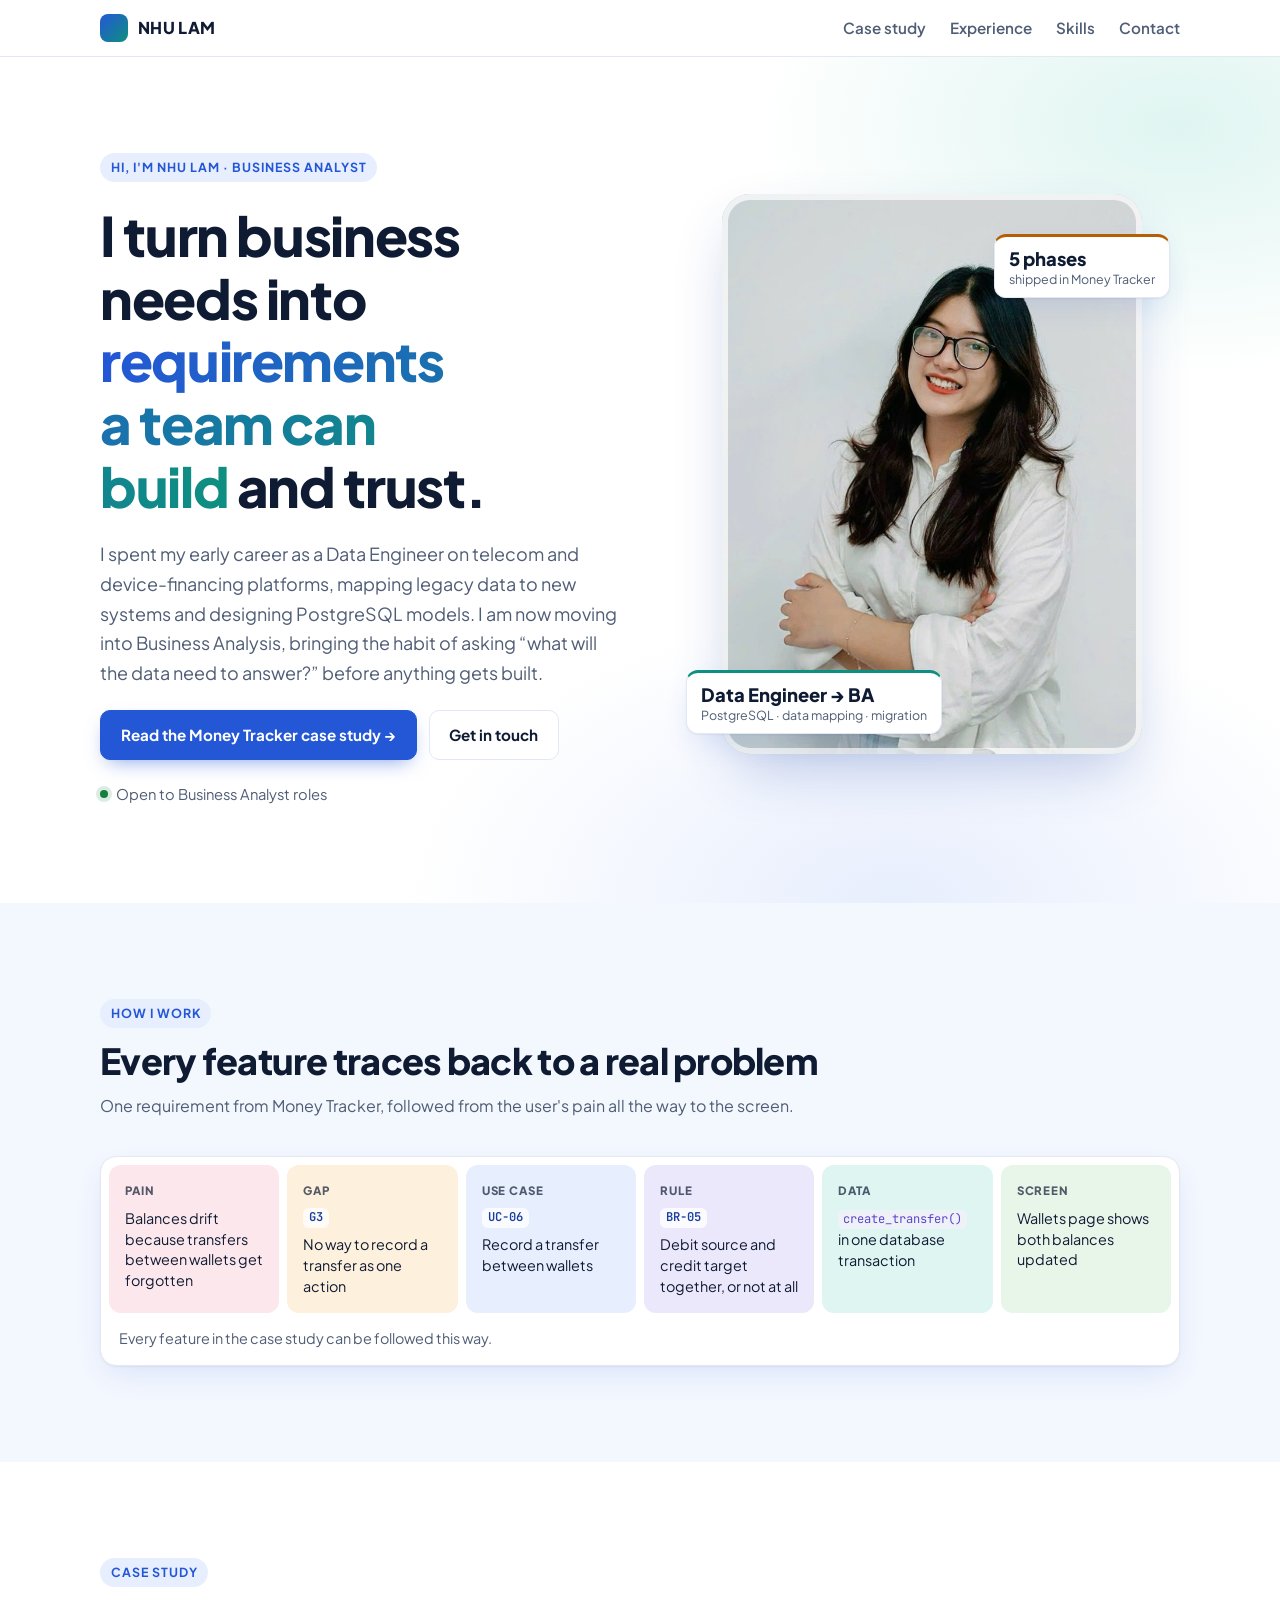
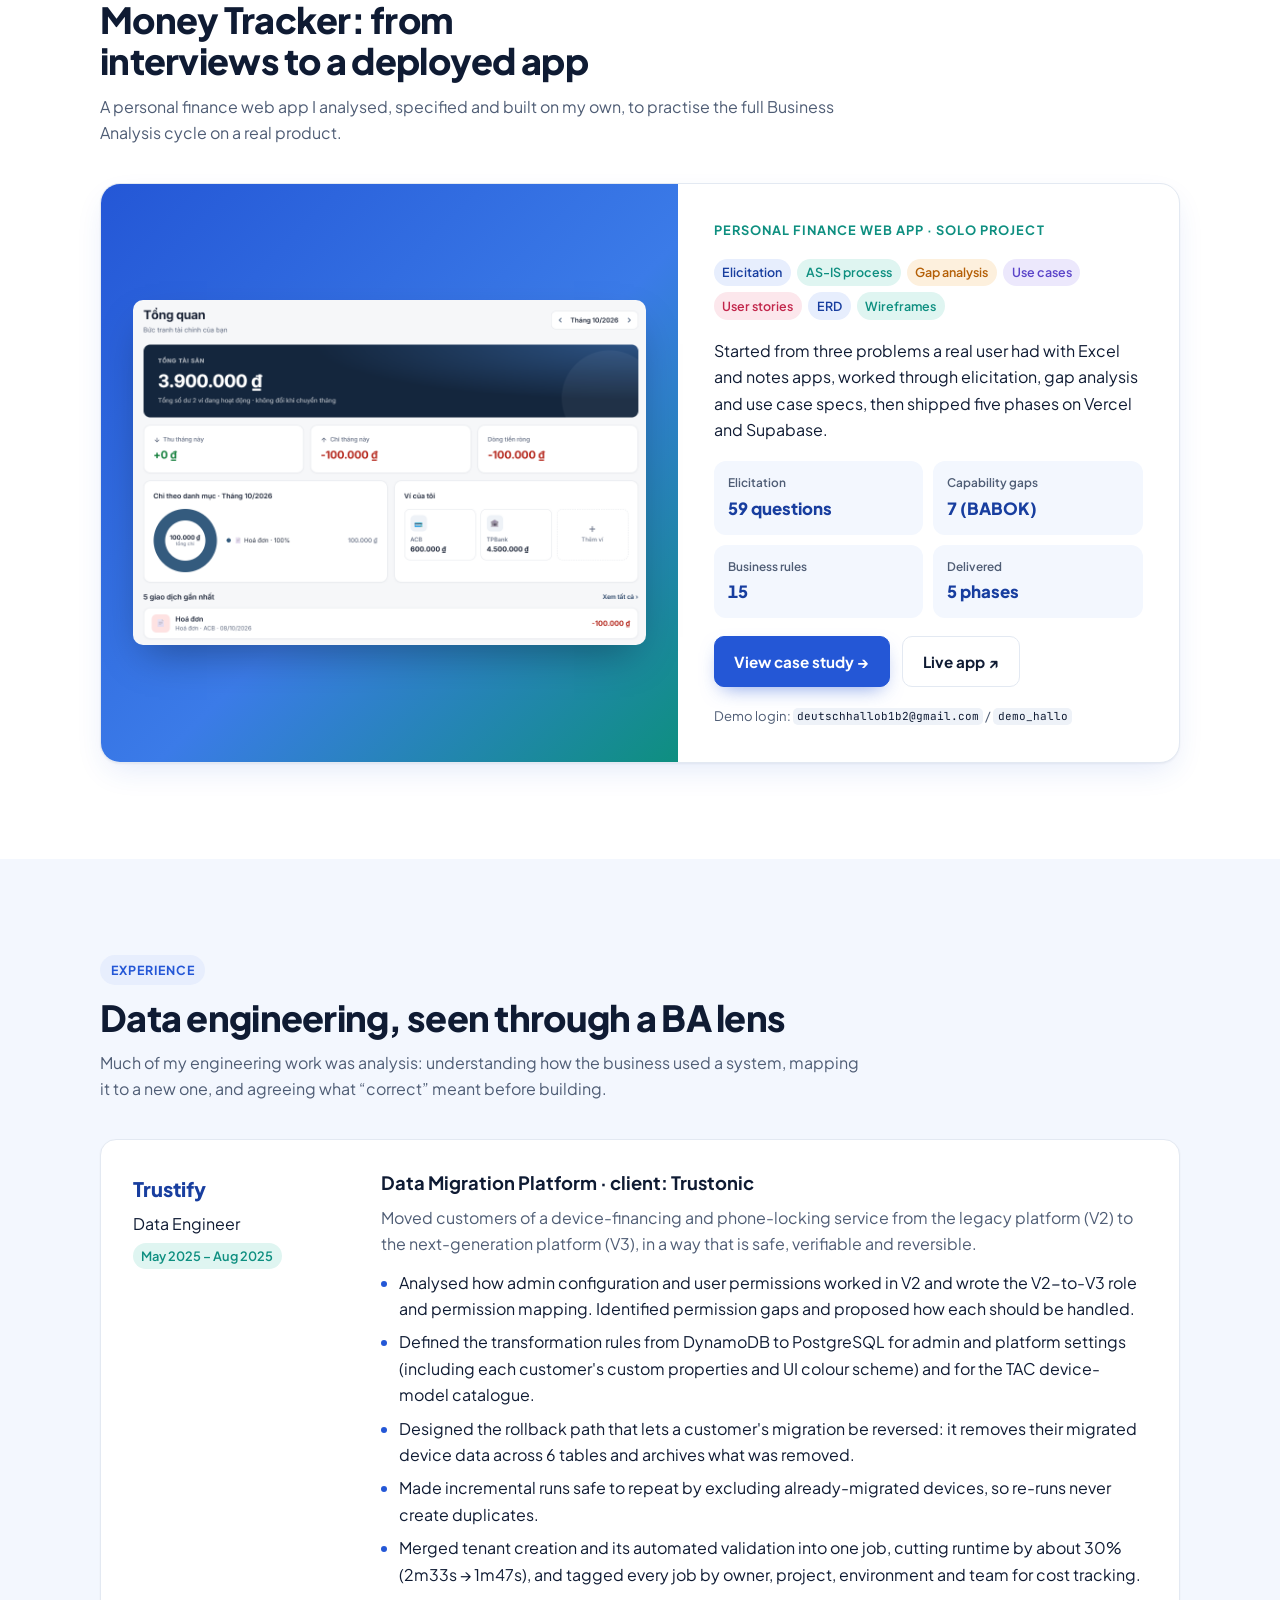
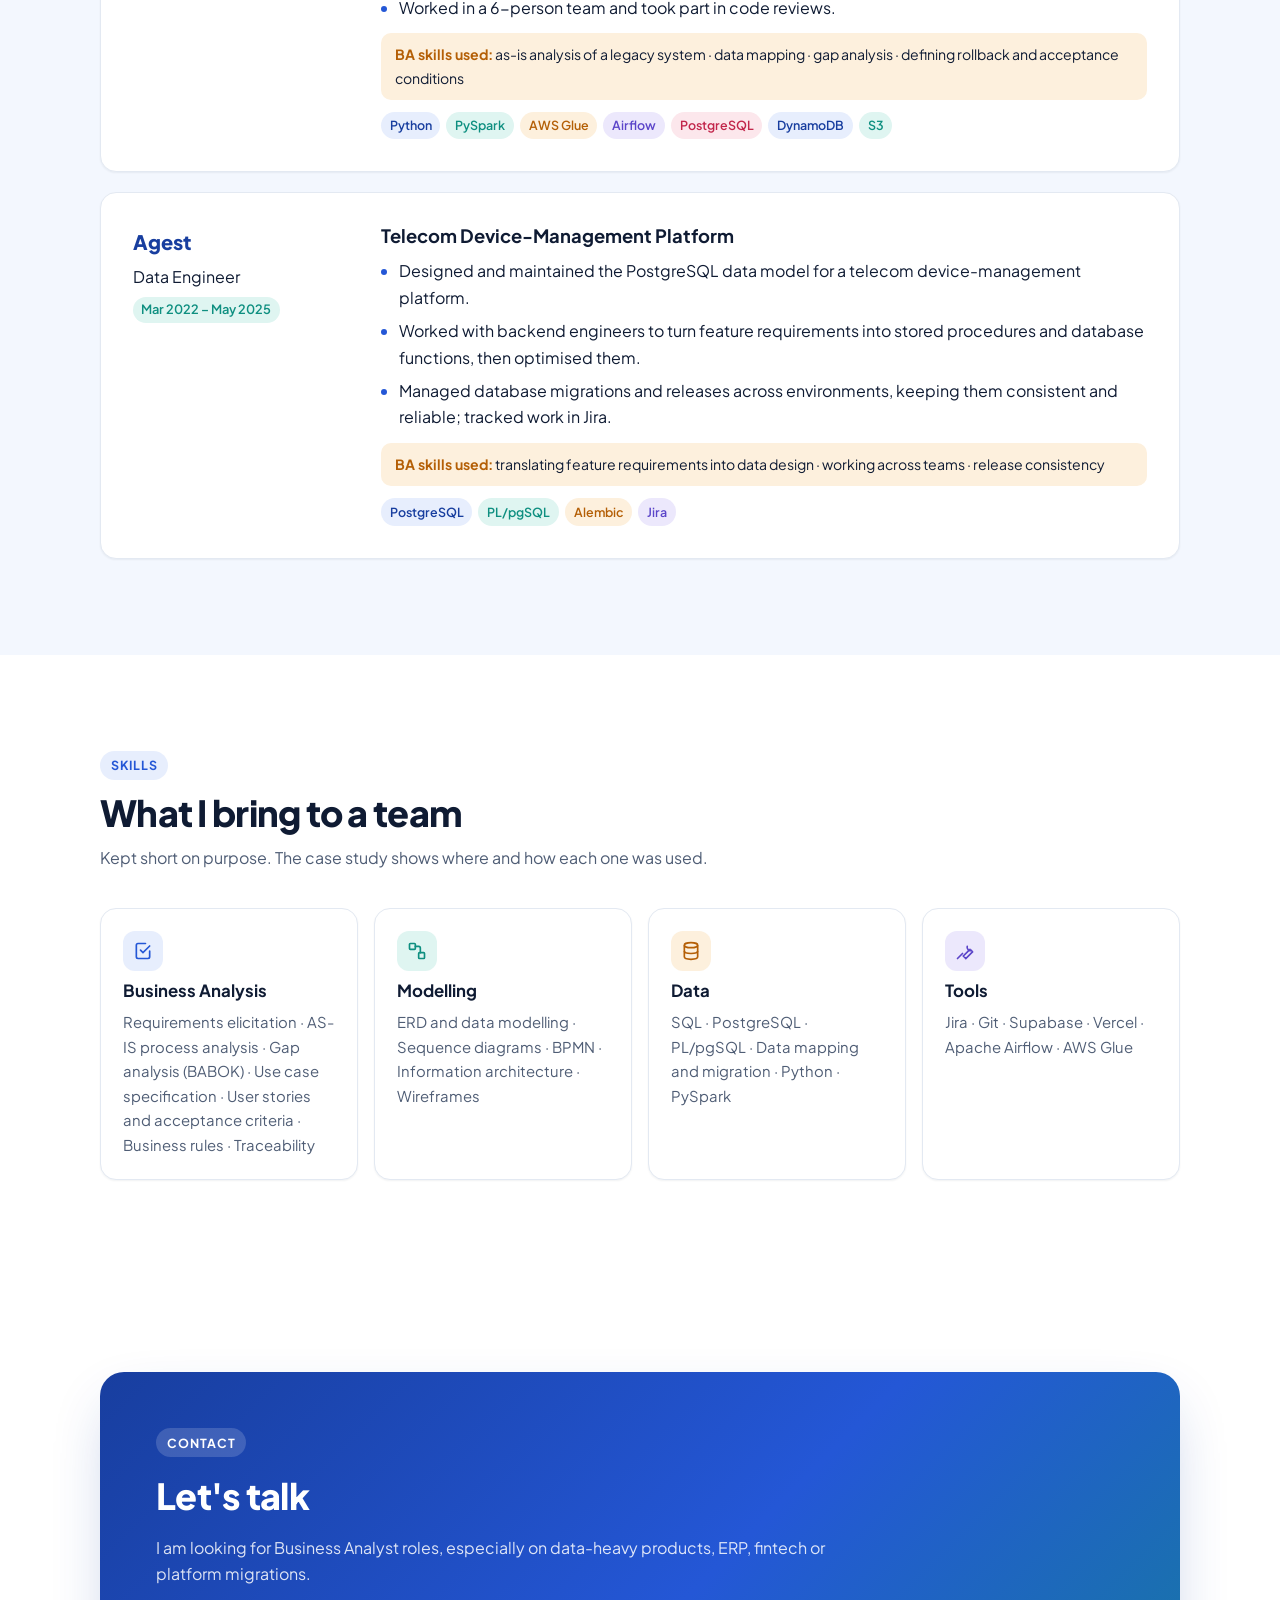
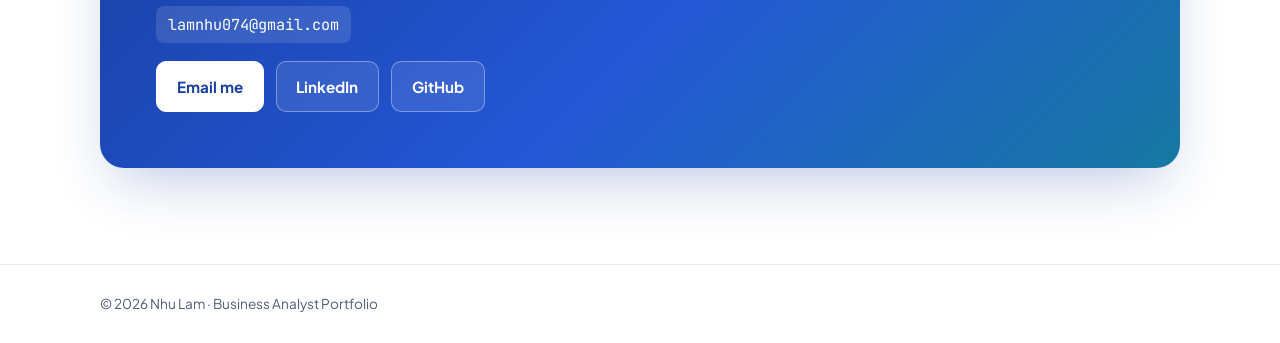
==== commit 890d116f: "Add files via upload" ====
--- a/index.html
+++ b/index.html
@@ -44,7 +44,7 @@
 
       <div class="mock portrait">
         <div class="portrait-frame">
-          <img src="assets/portrait.jpg" alt="Portrait of Nhu Lam" width="720" height="960">
+          <img src="portrait.jpg" alt="Portrait of Nhu Lam" width="720" height="960">
         </div>
         <div class="float f1"><b>Data Engineer → BA</b>PostgreSQL · data mapping · migration</div>
         <div class="float f2"><b>5 phases</b>shipped in Money Tracker</div>
@@ -83,7 +83,7 @@
 
       <article class="feature">
         <div class="feature-shot">
-          <img src="assets/money-tracker/dashboard-crop.png" alt="Money Tracker dashboard showing total balance, monthly income and expense, spending by category and wallets" width="1070" height="720" loading="lazy">
+          <img src="dashboard-crop.png" alt="Money Tracker dashboard showing total balance, monthly income and expense, spending by category and wallets" width="1070" height="720" loading="lazy">
         </div>
         <div class="feature-body">
           <p class="kicker">Personal finance web app · Solo project</p>
